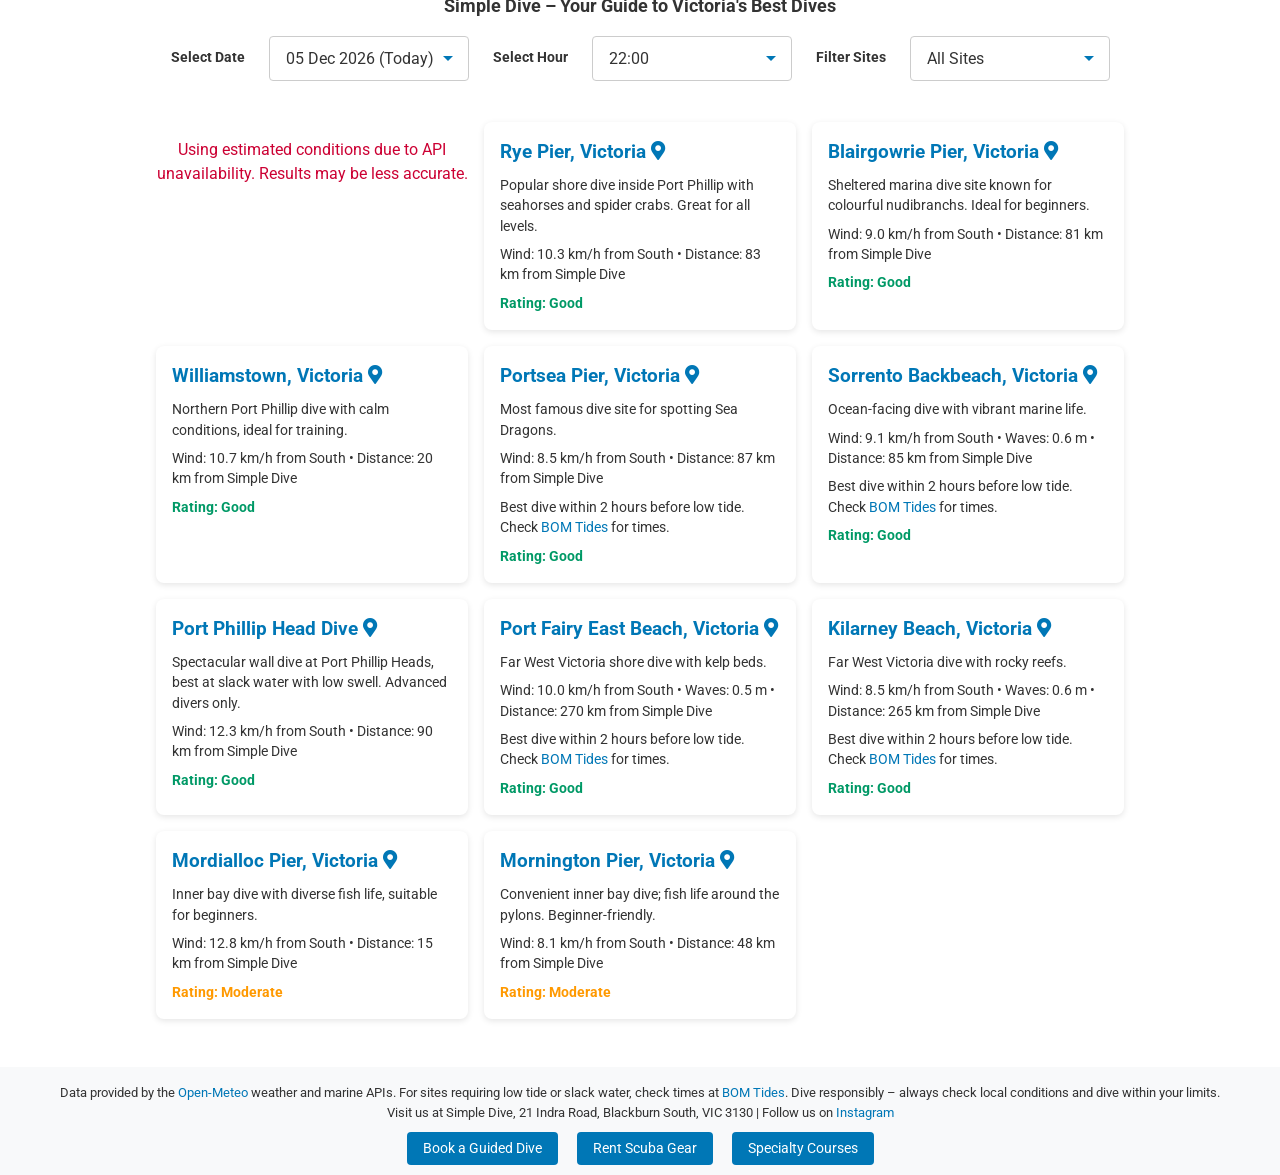
==== dive_site_analysis.html @ 5d540d95 "Add dive site analysis tool with weather-based recommendations Co-authored-by: themeltutor <themeltu" ====
<!DOCTYPE html>
<html lang="en">
<head>
  <meta charset="UTF-8">
  <meta name="viewport" content="width=device-width, initial-scale=1.0">
  <meta name="description" content="Find the best scuba diving sites in Melbourne with Simple Dive's weather-based recommendation tool">
  <title>Simple Dive – Melbourne Dive Recommendations</title>
  <link href="https://fonts.googleapis.com/css2?family=Roboto:wght@400;700&display=swap" rel="stylesheet">
  <link rel="stylesheet" href="https://cdnjs.cloudflare.com/ajax/libs/font-awesome/5.15.4/css/all.min.css">
  <style>
    * {
      box-sizing: border-box;
      margin: 0;
      padding: 0;
    }
    body {
      font-family: 'Roboto', Arial, Helvetica, sans-serif;
      line-height: 1.5;
      color: #333333;
      background-color: #ffffff;
    }
    a {
      color: #0077b6;
      text-decoration: none;
    }
    a:hover {
      text-decoration: underline;
    }
    header.hero {
      position: relative;
      display: flex;
      align-items: center;
      justify-content: center;
      color: #333333;
      text-align: center;
      overflow: hidden;
      background-color: #ffffff;
      padding: 0rem 1rem 1rem;
      max-height: 10vh;
      min-height: fit-content; /* Applied for desktop mode */
    }
    header.hero .hero-content {
      position: relative;
      z-index: 1;
      padding: 1rem;
      min-height: auto;
      width: 100%;
      max-width: 1000px; /* Align with main content width */
    }
    header.hero .tagline {
      font-family: 'Roboto', Arial, Helvetica, sans-serif;
      font-size: 1.1rem;
      margin-bottom: 1rem;
      min-height: fit-content;
    }
    header.hero .controls {
      display: flex;
      flex-direction: row;
      justify-content: center;
      align-items: center;
      gap: 1.5rem; /* Increased for better spacing */
      flex-wrap: wrap;
    }
    header.hero label {
      font-family: 'Roboto', Arial, Helvetica, sans-serif;
      font-weight: 700;
      font-size: 0.9rem;
      color: #333333;
      text-align: right;
      flex: 0 0 auto; /* Prevent label from stretching */
    }
    header.hero select {
      font-family: 'Roboto', Arial, Helvetica, sans-serif;
      padding: 0.75rem 2rem 0.75rem 1rem;
      font-size: 1rem;
      border-radius: 4px;
      border: 1px solid #ccc;
      background-color: #ffffff;
      color: #333333;
      flex: 1; /* Allow select to grow */
      min-width: 150px; /* Slightly wider for usability */
      max-width: 200px; /* Cap width for balance */
      appearance: none;
      background-image: url("data:image/svg+xml;utf8,<svg fill='%230077b6' height='24' viewBox='0 0 24 24' width='24' xmlns='http://www.w3.org/2000/svg'><path d='M7 10l5 5 5-5z'/><path d='M0 0h24v24H0z' fill='none'/></svg>");
      background-repeat: no-repeat;
      background-position: right 0.5rem center;
    }
    .loading {
      text-align: center;
      font-size: 1rem;
      color: #0077b6;
      margin: 1rem 0;
    }
    .error {
      text-align: center;
      font-size: 1rem;
      color: #cc0033;
      margin: 1rem 0;
    }
    main {
      max-width: 1000px;
      margin: 0 auto 2rem auto;
      padding: 1rem;
      position: relative;
      z-index: 2;
      background-color: #ffffff;
      border-radius: 8px;
    }
    .results {
      display: grid;
      grid-template-columns: repeat(auto-fit, minmax(280px, 1fr));
      gap: 1rem;
      margin-top: 1rem;
    }
    .site-card {
      font-family: 'Roboto', Arial, Helvetica, sans-serif;
      background-color: #ffffff;
      border-radius: 8px;
      box-shadow: 0 2px 6px rgba(0, 0, 0, 0.1);
      padding: 1rem;
      transition: transform 0.2s ease-in-out;
    }
    .site-card:hover {
      transform: translateY(-4px);
    }
    .site-card h3 {
      font-family: 'Roboto', Arial, Helvetica, sans-serif;
      margin-bottom: 0.5rem;
      color: #0077b6;
      font-size: 1.2rem;
    }
    .site-card h3 a {
      color: #0077b6;
      text-decoration: none;
    }
    .site-card h3 a:hover {
      text-decoration: underline;
    }
    .site-card .info {
      font-family: 'Roboto', Arial, Helvetica, sans-serif;
      font-size: 0.85rem;
      margin-bottom: 0.5rem;
      color: #333333;
    }
    .site-card .rating {
      font-family: 'Roboto', Arial, Helvetica, sans-serif;
      font-weight: bold;
      font-size: 0.9rem;
    }
    .rating.good {
      color: #009966;
    }
    .rating.moderate {
      color: #ff9900;
    }
    .rating.poor {
      color: #cc0033;
    }
    footer {
      font-family: 'Roboto', Arial, Helvetica, sans-serif;
      text-align: center;
      padding: 1rem;
      font-size: 0.8rem;
      background-color: #f8f9fa;
      color: #333333;
      width: 100%;
      position: relative;
      bottom: 0;
    }
    .product-links {
      margin-top: 1rem;
    }
    .product-links a {
      font-family: 'Roboto', Arial, Helvetica, sans-serif;
      margin: 0 0.5rem;
      padding: 0.5rem 1rem;
      background-color: #0077b6;
      color: #ffffff;
      border-radius: 4px;
      text-decoration: none;
      font-size: 0.9rem;
    }
    .product-links a:hover {
      background-color: #005f8c;
    }
    @media (max-width: 600px) {
      header.hero {
        padding: 1rem 1rem 1rem;
        min-height: fit-content; /* Maintain existing behavior for mobile */
      }
      header.hero .tagline {
        font-family: 'Roboto', Arial, Helvetica, sans-serif;
        font-size: 0.9rem;
      }
      header.hero .controls {
        flex-direction: column; /* Stack vertically for mobile */
        gap: 0.75rem; /* Reduced gap for tighter mobile layout */
        align-items: stretch; /* Ensure full-width alignment */
      }
      header.hero label {
        font-size: 0.85rem;
        text-align: left;
        padding: 0.25rem 0; /* Reduced padding for mobile */
      }
      header.hero select {
        width: 100%;
        max-width: none; /* Remove max-width for full-width mobile */
        min-width: 0;
        padding: 0.75rem;
      }
      main {
        margin: 0 auto 1rem auto;
        padding: 0.5rem;
      }
      .results {
        grid-template-columns: 1fr;
        gap: 0.5rem;
        margin-top: 0.5rem;
      }
      .site-card h3 {
        font-size: 1rem;
      }
      .site-card .info {
        font-size: 0.75rem;
      }
      .site-card .rating {
        font-size: 0.8rem;
      }
      footer {
        font-size: 0.7rem;
      }
      .product-links a {
        font-size: 0.8rem;
        padding: 0.4rem 0.8rem;
      }
    }
  </style>
</head>

<body>
  <header class="hero">
    <div class="hero-content">
      <h1 class="tagline">Simple Dive – Your Guide to Victoria's Best Dives</h1>
      <div class="controls">
        <label for="date-input">Select Date</label>
        <select id="date-input" aria-label="Select dive date"></select>
        <label for="hour-input">Select Hour</label>
        <select id="hour-input" aria-label="Select dive hour"></select>
        <label for="filter-input">Filter Sites</label>
        <select id="filter-input" aria-label="Filter dive sites">
          <option value="all">All Sites</option>
          <option value="beginner">Beginner-Friendly</option>
          <option value="port-phillip">Port Phillip Bay</option>
          <option value="ocean">Ocean-Facing</option>
        </select>
      </div>
    </div>
  </header>
  <main>
    <div id="results" class="results"></div>
  </main>
  <footer>
    <p>Data provided by the <a href="https://open-meteo.com/">Open-Meteo</a> weather and marine APIs. For sites requiring low tide or slack water, check times at <a href="http://www.bom.gov.au/australia/tides/#!/vic-port-phillip-heads">BOM Tides</a>. Dive responsibly – always check local conditions and dive within your limits.</p>
    <p>Visit us at Simple Dive, 21 Indra Road, Blackburn South, VIC 3130 | Follow us on <a href="https://www.instagram.com/simplediveclub">Instagram</a></p>
    <div class="product-links">
      <a href="https://www.simpledive.com.au/products/guided-fun-dive-2-shore-1-shore-1-boat-for-2-person?variant=42864156377244">Book a Guided Dive</a>
      <a href="https://www.simpledive.com.au/pages/gear-rental-simpe-dive-melbourne">Rent Scuba Gear</a>
      <a href="https://www.simpledive.com.au/collections/specialty-course">Specialty Courses</a>
    </div>
  </footer>
  <script>
    const diveSites = [
      {
        name: "Rye Pier, Victoria",
        description: "Popular shore dive inside Port Phillip with seahorses and spider crabs. Great for all levels.",
        goodWindDirections: ["West", "South West", "South", "South East", "East"],
        isPortPhillipBay: true,
        beginnerFriendly: true,
        coords: { lat: -38.365919, lon: 144.823002 },
        distanceFromShop: 83 // km from Blackburn South
      },
      {
        name: "Blairgowrie Pier, Victoria",
        description: "Sheltered marina dive site known for colourful nudibranchs. Ideal for beginners.",
        goodWindDirections: ["East", "West", "South West", "South", "South East"],
        isPortPhillipBay: true,
        beginnerFriendly: true,
        coords: { lat:-38.357198, lon: 144.773347 },
        distanceFromShop: 81
      },
      {
        name: "Mordialloc Pier, Victoria",
        description: "Inner bay dive with diverse fish life, suitable for beginners.",
        goodWindDirections: ["East", "North East", "South East"],
        isPortPhillipBay: true,
        beginnerFriendly: true,
        coords: { lat: -38.012312, lon: 145.083396 },
        distanceFromShop: 15
      },
      {
        name: "Mornington Pier, Victoria",
        description: "Convenient inner bay dive; fish life around the pylons. Beginner-friendly.",
        goodWindDirections: ["East", "North East", "South East"],
        isPortPhillipBay: true,
        beginnerFriendly: false,
        coords: { lat: -38.211869, lon: 145.034667 },
        distanceFromShop: 48
      },
      {
        name: "Williamstown, Victoria",
        description: "Northern Port Phillip dive with calm conditions, ideal for training.",
        goodWindDirections: ["North East", "North", "North West"],
        isPortPhillipBay: true,
        beginnerFriendly: true,
        coords: { lat: -37.868623, lon: 144.890228 },
        distanceFromShop: 20
      },
      {
        name: "Portsea Pier, Victoria",
        description: "Most famous dive site for spotting Sea Dragons.",
        goodWindDirections: ["South West", "South", "South East"],
        isPortPhillipBay: true,
        beginnerFriendly: false,
        requiresLowTide: true,
        coords: { lat:-38.318511, lon: 144.713431 },
        distanceFromShop: 87
      },
      {
        name: "Sorrento Backbeach, Victoria",
        description: "Ocean-facing dive with vibrant marine life.",
        goodWindDirections: ["North", "North West", "North East"],
        requiresLowTide: true,
        maxSwellHeight: 1.5,
        beginnerFriendly: false,
        coords: { lat: -38.347835, lon: 144.727356 },
        distanceFromShop: 85
      },
      {
        name: "Port Phillip Head Dive",
        description: "Spectacular wall dive at Port Phillip Heads, best at slack water with low swell. Advanced divers only.",
        goodWindDirections: ["North", "North West", "North East", "West", "South West", "South", "South East", "East"],
        maxSwellHeight: 2.0,
        beginnerFriendly: false,
        requiresSlackWater: false,
        isPortPhillipBay: true,
        coords: { lat: -38.284561, lon: 144.639262 },
        distanceFromShop: 90
      },
      {
        name: "Port Fairy East Beach, Victoria",
        description: "Far West Victoria shore dive with kelp beds.",
        goodWindDirections: ["North", "North East", "North West"],
        requiresLowTide: true,
        maxSwellHeight: 2.0,
        beginnerFriendly: false,
        coords: { lat: -38.395708, lon: 142.226854 },
        distanceFromShop: 270
      },
      {
        name: "Kilarney Beach, Victoria",
        description: "Far West Victoria dive with rocky reefs.",
        goodWindDirections: ["North", "North West", "North East"],
        requiresLowTide: true,
        maxSwellHeight: 2.0,
        beginnerFriendly: false,
        coords: { lat: -38.366268, lon: 142.317211 },
        distanceFromShop: 265
      }
    ];
    const windDirectionAngles = {
      "North": 0,
      "North East": 45,
      "East": 90,
      "South East": 135,
      "South": 180,
      "South West": 225,
      "West": 270,
      "North West": 315
    };
    function getCardinalDirection(degrees) {
      const directions = ["North", "North East", "East", "South East", "South", "South West", "West", "North West"];
      const index = Math.round(degrees / 45) % 8;
      return directions[index];
    }
    function normalizeDate(d) {
      const dt = new Date(d);
      dt.setHours(0, 0, 0, 0);
      return dt;
    }
    function calculateDistance(lat1, lon1, lat2, lon2) {
      const R = 6371; // Earth's radius in km
      const dLat = (lat2 - lat1) * Math.PI / 180;
      const dLon = (lon2 - lon1) * Math.PI / 180;
      const a = Math.sin(dLat / 2) * Math.sin(dLat / 2) +
                Math.cos(lat1 * Math.PI / 180) * Math.cos(lat2 * Math.PI / 180) *
                Math.sin(dLon / 2) * Math.sin(dLon / 2);
      const c = 2 * Math.atan2(Math.sqrt(a), Math.sqrt(1 - a));
      return Math.round(R * c);
    }
    async function fetchWeather(coords, date, hour) {
      const localDate = normalizeDate(date);
      const isoDate = localDate.toISOString().split('T')[0];
      const url = `https://api.open-meteo.com/v1/forecast?latitude=${coords.lat}&longitude=${coords.lon}&hourly=wind_speed_10m,wind_direction_10m&timezone=Australia/Melbourne&start_date=${isoDate}&end_date=${isoDate}`;
      try {
        const res = await fetch(url);
        const data = await res.json();
        if (data.hourly && data.hourly.time) {
          const timeArray = data.hourly.time;
          const selectedTime = `${isoDate}T${hour.toString().padStart(2, '0')}:00`;
          const index = timeArray.indexOf(selectedTime);
          if (index !== -1) {
            return {
              wind_speed: data.hourly.wind_speed_10m[index],
              wind_direction: data.hourly.wind_direction_10m[index],
              isFallback: false
            };
          }
        }
      } catch (err) {
        console.warn('Weather API call failed; using fallback data.', err);
        return { wind_speed: 8 + Math.random() * 5, wind_direction: 180, isFallback: true };
      }
      return { wind_speed: 8 + Math.random() * 5, wind_direction: 180, isFallback: true };
    }
    async function fetchMarine(coords, date, hour) {
      const localDate = normalizeDate(date);
      const isoDate = localDate.toISOString().split('T')[0];
      const url = `https://marine-api.open-meteo.com/v1/marine?latitude=${coords.lat}&longitude=${coords.lon}&hourly=wave_height&timezone=Australia/Melbourne&start_date=${isoDate}&end_date=${isoDate}`;
      try {
        const res = await fetch(url);
        const data = await res.json();
        if (data.hourly && data.hourly.time) {
          const timeArray = data.hourly.time;
          const selectedTime = `${isoDate}T${hour.toString().padStart(2, '0')}:00`;
          const index = timeArray.indexOf(selectedTime);
          if (index !== -1) {
            return { wave_height: data.hourly.wave_height[index], isFallback: false };
          }
        }
      } catch (err) {
        console.warn('Marine API call failed; using fallback data.', err);
        return { wave_height: 0.5 + Math.random() * 0.3, isFallback: true };
      }
      return { wave_height: 0.5 + Math.random() * 0.3, isFallback: true };
    }
    function computeRating(site, weather, marine) {
      let score = 0;
      const windDir = weather.wind_direction;
      if (Array.isArray(site.goodWindDirections)) {
        let minDiff = 180;
        site.goodWindDirections.forEach(dir => {
          const dirAngle = windDirectionAngles[dir] || 180;
          let diff = Math.abs(windDir - dirAngle);
          if (diff > 180) diff = 360 - diff;
          if (diff < minDiff) minDiff = diff;
        });
        if (site.isPortPhillipBay) {
          if (minDiff <= 30 && weather.wind_speed < 30) score += 5; // Good
          else if (minDiff <= 60 && weather.wind_speed < 30) score += 2; // Moderate
          else score -= 2; // Poor
        } else {
          if (minDiff <= 30) score += 3;
          else if (minDiff <= 60) score += 1;
          else score -= 1;
          const wave = marine.wave_height;
          if (wave < 0.7) score += 2;
          else if (wave < 1.2) score += 0;
          else score -= 2;
          if (site.maxSwellHeight && wave > site.maxSwellHeight) {
            score -= 2;
          }
        }
      }
      // Removed slack water and low tide penalties
      return score;
    }
    function renderRecommendations(recommendations, isFallback) {
      const container = document.getElementById('results');
      container.innerHTML = '';
      if (isFallback) {
        const errorMsg = document.createElement('p');
        errorMsg.className = 'error';
        errorMsg.textContent = 'Using estimated conditions due to API unavailability. Results may be less accurate.';
        container.appendChild(errorMsg);
      }
      recommendations.forEach(item => {
        const card = document.createElement('div');
        card.className = 'site-card';
        const title = document.createElement('h3');
        const mapLink = document.createElement('a');
        mapLink.href = `https://www.google.com/maps/search/?api=1&query=${item.site.coords.lat},${item.site.coords.lon}`;
        mapLink.target = "_blank";
        mapLink.innerHTML = `${item.site.name} <i class="fas fa-map-marker-alt"></i>`;
        title.appendChild(mapLink);
        card.appendChild(title);
        const description = document.createElement('p');
        description.className = 'info';
        description.textContent = item.site.description;
        card.appendChild(description);
        const conditions = document.createElement('p');
        conditions.className = 'info';
        const windDir = getCardinalDirection(item.weather.wind_direction);
        if (item.site.isPortPhillipBay) {
          conditions.textContent = `Wind: ${item.weather.wind_speed.toFixed(1)} km/h from ${windDir} • Distance: ${item.site.distanceFromShop} km from Simple Dive`;
        } else {
          conditions.textContent = `Wind: ${item.weather.wind_speed.toFixed(1)} km/h from ${windDir} • Waves: ${item.marine.wave_height.toFixed(1)} m • Distance: ${item.site.distanceFromShop} km from Simple Dive`;
        }
        card.appendChild(conditions);
        if (item.site.requiresLowTide) {
          const tideNote = document.createElement('p');
          tideNote.className = 'info';
          tideNote.innerHTML = `Best dive within 2 hours before low tide. Check <a href="http://www.bom.gov.au/australia/tides/#!/vic-port-phillip-heads">BOM Tides</a> for times.`;
          card.appendChild(tideNote);
        } else if (item.site.requiresSlackWater) {
          const tideNote = document.createElement('p');
          tideNote.className = 'info';
          tideNote.innerHTML = `Best dive at slack water. Check <a href="http://www.bom.gov.au/australia/tides/#!/vic-port-phillip-heads">BOM Tides</a> for times.`;
          card.appendChild(tideNote);
        }
        const ratingEl = document.createElement('p');
        ratingEl.className = 'rating';
        let label = '';
        let ratingClass = '';
        if (item.rating >= 4) { label = 'Good'; ratingClass = 'good'; }
        else if (item.rating >= 1) { label = 'Moderate'; ratingClass = 'moderate'; }
        else { label = 'Poor'; ratingClass = 'poor'; }
        ratingEl.textContent = `Rating: ${label}`;
        ratingEl.classList.add(ratingClass);
        card.appendChild(ratingEl);
        container.appendChild(card);
      });
    }
    async function fetchRecommendations() {
      const dateInput = document.getElementById('date-input');
      const hourInput = document.getElementById('hour-input');
      const filterInput = document.getElementById('filter-input');
      const selectedDate = dateInput.value;
      const selectedHour = parseInt(hourInput.value, 10);
      const filter = filterInput.value;
      const resultsContainer = document.getElementById('results');
      resultsContainer.innerHTML = '<p class="loading">Loading recommendations… <i class="fas fa-spinner fa-spin"></i></p>';
      let filteredSites = diveSites;
      if (filter === 'beginner') {
        filteredSites = diveSites.filter(site => site.beginnerFriendly);
      } else if (filter === 'port-phillip') {
        filteredSites = diveSites.filter(site => site.isPortPhillipBay);
      } else if (filter === 'ocean') {
        filteredSites = diveSites.filter(site => !site.isPortPhillipBay);
      }
      try {
        const recommendations = await Promise.all(filteredSites.map(async site => {
          const weather = await fetchWeather(site.coords, selectedDate, selectedHour);
          const marine = site.isPortPhillipBay ? {} : await fetchMarine(site.coords, selectedDate, selectedHour);
          const rating = computeRating(site, weather, marine);
          return { site, weather, marine, rating };
        }));
        const isFallback = recommendations.some(r => r.weather.isFallback || (r.marine && r.marine.isFallback));
        recommendations.sort((a, b) => b.rating - a.rating);
        renderRecommendations(recommendations, isFallback);
      } catch (err) {
        console.error('Error fetching recommendations:', err);
        resultsContainer.innerHTML = '<p class="error">Error loading recommendations. Please try again later.</p>';
      }
    }
    document.addEventListener('DOMContentLoaded', () => {
      const dateInput = document.getElementById('date-input');
      const hourInput = document.getElementById('hour-input');
      const filterInput = document.getElementById('filter-input');
      const today = new Date();
      const currentHour = today.getHours();
      for (let i = 0; i < 7; i++) {
        const date = new Date(today);
        date.setDate(today.getDate() + i);
        const option = document.createElement('option');
        option.value = date.toISOString().split('T')[0];
        let label = date.toLocaleDateString('en-GB', { day: '2-digit', month: 'short', year: 'numeric' });
        if (i === 0) label += ' (Today)';
        else if (i === 1) label += ' (Tomorrow)';
        option.textContent = label;
        dateInput.appendChild(option);
      }
      for (let i = 0; i < 24; i++) {
        const option = document.createElement('option');
        option.value = i;
        option.textContent = `${i.toString().padStart(2, '0')}:00`;
        hourInput.appendChild(option);
      }
      hourInput.value = currentHour;
      dateInput.addEventListener('change', fetchRecommendations);
      hourInput.addEventListener('change', fetchRecommendations);
      filterInput.addEventListener('change', fetchRecommendations);
      fetchRecommendations();
    });
  </script>
</body>
</html>
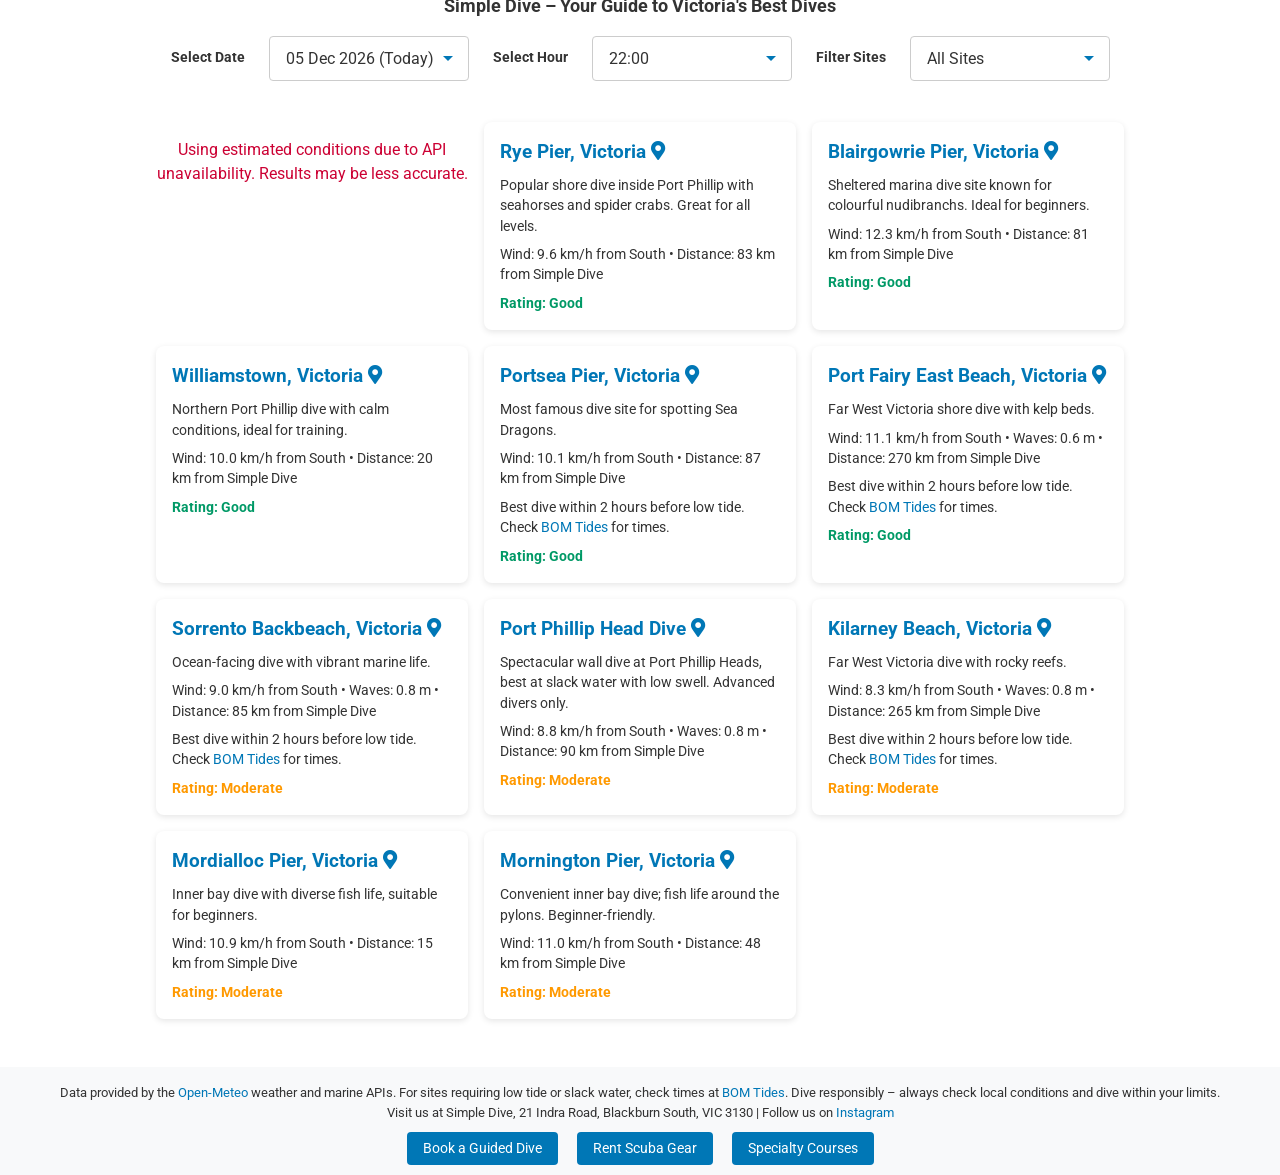
==== commit 2bc4fded: "Remove isPortPhillipBay flag from Port Phillip Head dive site Co-authored-by: themeltutor <themeltut" ====
--- a/dive_site_analysis.html
+++ b/dive_site_analysis.html
@@ -342,7 +342,6 @@
         maxSwellHeight: 2.0,
         beginnerFriendly: false,
         requiresSlackWater: false,
-        isPortPhillipBay: true,
         coords: { lat: -38.284561, lon: 144.639262 },
         distanceFromShop: 90
       },
